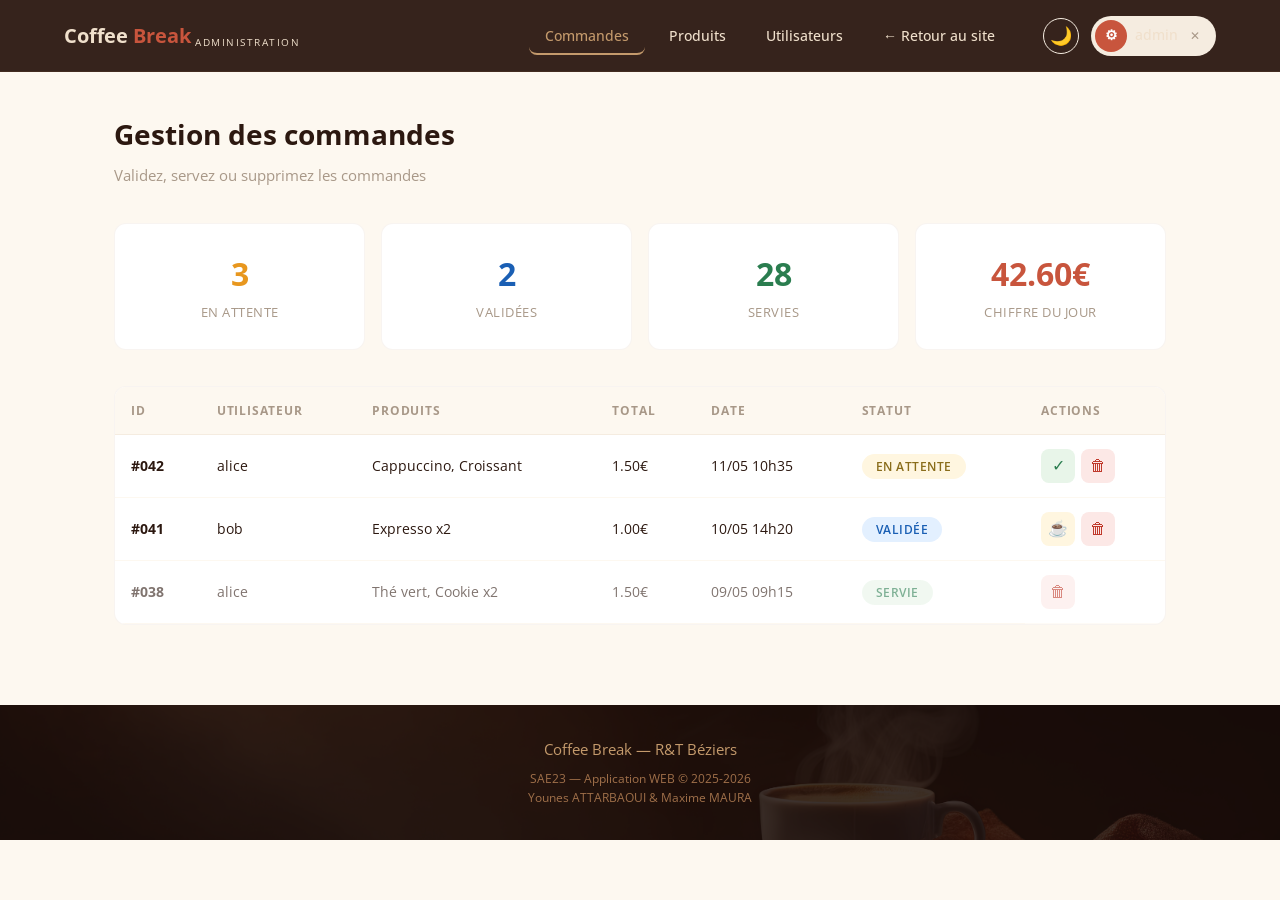
==== admin.html @ 0eab0ee2 "SAE23 Coffee Break - frontend complet + auth + API produits + dark mode" ====
<!DOCTYPE html>
<html lang="fr">

<head>
    <meta charset="UTF-8">
    <meta name="viewport" content="width=device-width, initial-scale=1.0">
    <title>Administration — Coffee Break</title>
    <link rel="stylesheet" href="style.css">
    <link rel="preconnect" href="https://fonts.googleapis.com">
    <link href="https://fonts.googleapis.com/css2?family=Open+Sans:wght@300;400;500;600;700&display=swap"
        rel="stylesheet">
</head>

<body>

    <nav class="navbar navbar-admin">
        <div class="nav-container">
            <a href="index.html" class="logo">
                <span class="logo-text">Coffee <span class="logo-accent">Break</span></span>
                <span class="logo-sub">Administration</span>
            </a>
            <ul class="nav-links">
                <li><a href="#" class="active" onclick="showTab('commandes')">Commandes</a></li>
                <li><a href="#" onclick="showTab('produits')">Produits</a></li>
                <li><a href="#" onclick="showTab('users')">Utilisateurs</a></li>
                <li><a href="index.html">&#8592; Retour au site</a></li>
            </ul>
            <div class="nav-right">
                <button id="themeToggle" class="theme-toggle" onclick="toggleTheme()">🌙</button>
                <div class="user-badge">
                    <span class="user-avatar admin-avatar">&#9881;</span>
                    <span class="user-name">admin</span>
                    <a href="login.html" class="btn-logout" title="Déconnexion">&#x2715;</a>
                </div>
            </div>
        </div>
    </nav>

    <main class="page-content admin-page">
        <div id="tab-commandes" class="admin-tab">
            <div class="page-header">
                <h1>Gestion des commandes</h1>
                <p>Validez, servez ou supprimez les commandes</p>
            </div>
            <div class="admin-stats">
                <div class="admin-stat-card stat-pending"><span class="admin-stat-number">3</span><span
                        class="admin-stat-label">En attente</span></div>
                <div class="admin-stat-card stat-validated"><span class="admin-stat-number">2</span><span
                        class="admin-stat-label">Validées</span></div>
                <div class="admin-stat-card stat-served"><span class="admin-stat-number">28</span><span
                        class="admin-stat-label">Servies</span></div>
                <div class="admin-stat-card stat-total"><span class="admin-stat-number">42.60€</span><span
                        class="admin-stat-label">Chiffre du jour</span></div>
            </div>
            <div class="admin-table-wrapper">
                <table class="admin-table">
                    <thead>
                        <tr>
                            <th>ID</th>
                            <th>Utilisateur</th>
                            <th>Produits</th>
                            <th>Total</th>
                            <th>Date</th>
                            <th>Statut</th>
                            <th>Actions</th>
                        </tr>
                    </thead>
                    <tbody>
                        <tr>
                            <td><strong>#042</strong></td>
                            <td>alice</td>
                            <td>Cappuccino, Croissant</td>
                            <td>1.50€</td>
                            <td>11/05 10h35</td>
                            <td><span class="order-status status-pending">En attente</span></td>
                            <td class="actions-cell"><button class="btn-action btn-validate"
                                    title="Valider">&#10003;</button><button class="btn-action btn-delete"
                                    title="Supprimer">&#128465;</button></td>
                        </tr>
                        <tr>
                            <td><strong>#041</strong></td>
                            <td>bob</td>
                            <td>Expresso x2</td>
                            <td>1.00€</td>
                            <td>10/05 14h20</td>
                            <td><span class="order-status status-validated">Validée</span></td>
                            <td class="actions-cell"><button class="btn-action btn-serve"
                                    title="Servir">&#9749;</button><button class="btn-action btn-delete"
                                    title="Supprimer">&#128465;</button></td>
                        </tr>
                        <tr class="row-served">
                            <td><strong>#038</strong></td>
                            <td>alice</td>
                            <td>Thé vert, Cookie x2</td>
                            <td>1.50€</td>
                            <td>09/05 09h15</td>
                            <td><span class="order-status status-served">Servie</span></td>
                            <td class="actions-cell"><button class="btn-action btn-delete"
                                    title="Supprimer">&#128465;</button></td>
                        </tr>
                    </tbody>
                </table>
            </div>
        </div>

        <div id="tab-produits" class="admin-tab" style="display:none;">
            <div class="page-header">
                <h1>Gestion des produits</h1>
                <p>Ajoutez, modifiez ou supprimez des articles</p>
            </div>
            <button class="btn-primary" onclick="showProductForm()" style="margin-bottom:20px;">+ Ajouter un
                produit</button>
            <div id="productForm" class="admin-form" style="display:none;">
                <h3 id="productFormTitle">Nouveau produit</h3>
                <div class="form-row">
                    <div class="form-group"><label>Nom</label><input type="text" id="prod-nom"
                            placeholder="Ex: Café Expresso"></div>
                    <div class="form-group"><label>Prix (€)</label><input type="number" id="prod-prix" step="0.10"
                            min="0" placeholder="0.50"></div>
                </div>
                <div class="form-row">
                    <div class="form-group"><label>Catégorie</label><select id="prod-cat">
                            <option>Boissons chaudes</option>
                            <option>Boissons fraîches</option>
                            <option>Viennoiseries</option>
                            <option>Pâtisseries</option>
                            <option>Salé</option>
                        </select></div>
                    <div class="form-group"><label>Stock</label><input type="number" id="prod-stock" min="0"
                            placeholder="50"></div>
                </div>
                <div class="form-group"><label>Description</label><input type="text" id="prod-desc"
                        placeholder="Description courte"></div>
                <div class="form-group"><label>URL image</label><input type="text" id="prod-img"
                        placeholder="https://..."></div>
                <div class="form-actions"><button class="btn-primary"
                        onclick="saveProduct()">Enregistrer</button><button class="btn-cancel"
                        onclick="hideProductForm()">Annuler</button></div>
            </div>
            <div class="admin-table-wrapper">
                <table class="admin-table" id="produitsTable">
                    <thead>
                        <tr>
                            <th>ID</th>
                            <th>Image</th>
                            <th>Nom</th>
                            <th>Catégorie</th>
                            <th>Prix</th>
                            <th>Stock</th>
                            <th>Actions</th>
                        </tr>
                    </thead>
                    <tbody id="produitsBody"></tbody>
                </table>
            </div>
        </div>

        <div id="tab-users" class="admin-tab" style="display:none;">
            <div class="page-header">
                <h1>Gestion des utilisateurs</h1>
                <p>Consultez et gérez les comptes</p>
            </div>
            <div class="admin-table-wrapper">
                <table class="admin-table">
                    <thead>
                        <tr>
                            <th>ID</th>
                            <th>Utilisateur</th>
                            <th>Email</th>
                            <th>Rôle</th>
                            <th>Points</th>
                            <th>Actions</th>
                        </tr>
                    </thead>
                    <tbody>
                        <tr>
                            <td>1</td>
                            <td>admin</td>
                            <td>admin@rt-coffee.fr</td>
                            <td><span class="badge-admin">Admin</span></td>
                            <td>—</td>
                            <td class="actions-cell">—</td>
                        </tr>
                        <tr>
                            <td>2</td>
                            <td>alice</td>
                            <td>alice@etudiant.fr</td>
                            <td>Utilisateur</td>
                            <td>7</td>
                            <td class="actions-cell"><button class="btn-action btn-validate"
                                    title="Modifier">&#9998;</button><button class="btn-action btn-delete"
                                    title="Supprimer">&#128465;</button></td>
                        </tr>
                        <tr>
                            <td>3</td>
                            <td>bob</td>
                            <td>bob@etudiant.fr</td>
                            <td>Utilisateur</td>
                            <td>3</td>
                            <td class="actions-cell"><button class="btn-action btn-validate"
                                    title="Modifier">&#9998;</button><button class="btn-action btn-delete"
                                    title="Supprimer">&#128465;</button></td>
                        </tr>
                    </tbody>
                </table>
            </div>
        </div>
    </main>

    <footer class="footer">
        <div class="footer-content">
            <div class="footer-brand"><span>Coffee Break — R&T Béziers</span></div>
            <p class="footer-copy">SAE23 — Application WEB &copy; 2025-2026<br>Younes ATTARBAOUI &amp; Maxime MAURA</p>
        </div>
    </footer>

    <script src="script.js"></script>
    <script>
        function showTab(name) {
            document.querySelectorAll('.admin-tab').forEach(function (t) { t.style.display = 'none'; });
            document.getElementById('tab-' + name).style.display = 'block';
            document.querySelectorAll('.nav-links a').forEach(function (a) { a.classList.remove('active'); });
            event.target.classList.add('active');
            if (name === 'produits') loadProduitsAdmin();
        }
        function showProductForm() { document.getElementById('productForm').style.display = 'block'; }
        function hideProductForm() { document.getElementById('productForm').style.display = 'none'; }
        function saveProduct() { hideProductForm(); alert('Produit enregistré (simulation)'); }
        function loadProduitsAdmin() {
            fetch('api-produits.php')
                .then(function (r) { return r.json(); })
                .then(function (data) {
                    var body = document.getElementById('produitsBody');
                    body.innerHTML = data.produits.map(function (p) {
                        return '<tr><td>' + p.id + '</td><td><img src="' + p.image + '" style="width:50px;height:35px;object-fit:cover;border-radius:4px;" onerror="this.style.display=\'none\'"></td><td><strong>' + p.nom + '</strong></td><td>' + p.categorie + '</td><td>' + p.prix.toFixed(2) + '€</td><td>' + p.stock + '</td><td class="actions-cell"><button class="btn-action btn-validate" title="Modifier">&#9998;</button><button class="btn-action btn-delete" title="Supprimer">&#128465;</button></td></tr>';
                    }).join('');
                });
        }
    </script>
</body>

</html>
---- style.css ----
/* =============================================
   R&T Coffee Break — Style principal
   SAE23 — IUT de Béziers
   Police : Open Sans
   ============================================= */

:root {
    --coffee-900: #1a0e0a;
    --coffee-800: #2c1810;
    --coffee-700: #3c2415;
    --coffee-600: #5c3a20;
    --coffee-500: #7a4f2e;
    --coffee-400: #a0704a;
    --coffee-300: #c49a6c;
    --coffee-200: #dfc09e;
    --coffee-100: #f0e0cc;
    --coffee-50: #faf4ec;
    --cream: #fdf8f0;
    --cream-dark: #f5ece0;
    --accent: #c8553d;
    --accent-hover: #b04530;
    --accent-light: #f8e8e4;
    --green: #2a7d4f;
    --green-light: #e8f5e9;
    --amber: #e8971e;
    --amber-light: #fff6e0;
    --red: #c0392b;
    --red-light: #fce8e6;
    --text: #2c1810;
    --text-light: #7a6b60;
    --text-muted: #a89888;
    --radius: 12px;
    --radius-sm: 8px;
    --radius-lg: 20px;
    --shadow: 0 2px 20px rgba(44, 24, 16, 0.08);
    --shadow-lg: 0 8px 40px rgba(44, 24, 16, 0.12);
    --font: 'Open Sans', -apple-system, Helvetica, Arial, sans-serif;
    --nav-height: 72px;
}

/* --- DARK MODE --- */
[data-theme="dark"] {
    --cream: #1a1a1a;
    --cream-dark: #2a2a2a;
    --coffee-50: #e0e0e0;
    --text: #e0d5cc;
    --text-light: #b0a090;
    --text-muted: #8a7a6a;
    --shadow: 0 2px 20px rgba(0, 0, 0, 0.3);
    --shadow-lg: 0 8px 40px rgba(0, 0, 0, 0.4);
}

[data-theme="dark"] .navbar {
    background: rgba(26, 26, 26, 0.95);
    border-bottom-color: #333;
}

[data-theme="dark"] .product-card,
[data-theme="dark"] .order-card,
[data-theme="dark"] .admin-stat-card,
[data-theme="dark"] .admin-table-wrapper,
[data-theme="dark"] .admin-form,
[data-theme="dark"] .rule-card,
[data-theme="dark"] .history-list,
[data-theme="dark"] .modal-content {
    background: #2a2a2a;
    border-color: #3a3a3a;
}

[data-theme="dark"] .option-check {
    background: #333;
    border-color: transparent;
}

[data-theme="dark"] .option-check:hover {
    background: #3a3a3a;
}

[data-theme="dark"] .stats-bar {
    background: #222;
    border-color: #333;
}

[data-theme="dark"] .filter-btn {
    background: #2a2a2a;
    border-color: #3a3a3a;
    color: var(--text-light);
}

[data-theme="dark"] .filter-btn.active {
    background: var(--coffee-300);
    color: #1a1a1a;
    border-color: var(--coffee-300);
}

[data-theme="dark"] .form-group input,
[data-theme="dark"] .admin-form select {
    background: #333;
    border-color: #444;
    color: #e0d5cc;
}

[data-theme="dark"] .admin-table th {
    background: #222;
}

[data-theme="dark"] .admin-table td {
    border-color: #333;
}

[data-theme="dark"] .order-footer,
[data-theme="dark"] .modal-total {
    background: #222;
}

[data-theme="dark"] .order-header {
    border-color: #333;
}

[data-theme="dark"] .login-form-side {
    background: #1a1a1a;
}

[data-theme="dark"] .login-card h1,
[data-theme="dark"] .page-header h1,
[data-theme="dark"] .section-header h2,
[data-theme="dark"] .fidelite-history h2 {
    color: #e0d5cc;
}

[data-theme="dark"] .dose-slider {
    background: #444;
}

[data-theme="dark"] .qty-control button {
    border-color: #444;
    color: #e0d5cc;
}

[data-theme="dark"] .captcha-question {
    background: #333;
    color: var(--coffee-300);
}

/* --- THEME TOGGLE BUTTON --- */
.theme-toggle {
    background: none;
    border: 1.5px solid var(--cream-dark);
    border-radius: 50%;
    width: 36px;
    height: 36px;
    font-size: 18px;
    cursor: pointer;
    transition: all 0.2s;
    display: flex;
    align-items: center;
    justify-content: center;
}

.theme-toggle:hover {
    background: var(--cream-dark);
}

[data-theme="dark"] .theme-toggle {
    border-color: #444;
}

[data-theme="dark"] .theme-toggle:hover {
    background: #333;
}

/* --- RESET --- */
*,
*::before,
*::after {
    box-sizing: border-box;
    margin: 0;
    padding: 0;
}

html {
    scroll-behavior: smooth;
}

body {
    font-family: var(--font);
    background: var(--cream);
    color: var(--text);
    line-height: 1.6;
    -webkit-font-smoothing: antialiased;
}

a {
    color: var(--accent);
    text-decoration: none;
    transition: color 0.2s;
}

a:hover {
    color: var(--accent-hover);
}

img {
    max-width: 100%;
    display: block;
}

/* --- NAVBAR --- */
.navbar {
    position: fixed;
    top: 0;
    left: 0;
    right: 0;
    height: var(--nav-height);
    background: rgba(253, 248, 240, 0.92);
    backdrop-filter: blur(20px);
    border-bottom: 1px solid rgba(160, 112, 74, 0.12);
    z-index: 1000;
}

.navbar.scrolled {
    box-shadow: var(--shadow);
}

.navbar-admin {
    background: rgba(44, 24, 16, 0.95);
}

.navbar-admin .logo-text,
.navbar-admin .logo-sub,
.navbar-admin .nav-links a,
.navbar-admin .user-name {
    color: var(--coffee-100);
}

.navbar-admin .nav-links a.active {
    color: var(--coffee-300);
    border-color: var(--coffee-300);
}

.nav-container {
    max-width: 1200px;
    margin: 0 auto;
    padding: 0 24px;
    height: 100%;
    display: flex;
    align-items: center;
    gap: 32px;
}

.logo {
    display: flex;
    align-items: center;
    gap: 8px;
    text-decoration: none;
    flex-shrink: 0;
}

.logo-text {
    font-size: 20px;
    font-weight: 700;
    color: var(--text);
}

.logo-accent {
    color: var(--accent);
}

.logo-sub {
    font-size: 10px;
    text-transform: uppercase;
    letter-spacing: 1.5px;
    color: var(--text-muted);
    margin-left: -4px;
    align-self: flex-end;
    margin-bottom: 2px;
}

.nav-links {
    list-style: none;
    display: flex;
    gap: 8px;
    margin-left: auto;
}

.nav-links a {
    padding: 8px 16px;
    border-radius: var(--radius-sm);
    color: var(--text-light);
    font-weight: 500;
    font-size: 14px;
    transition: all 0.2s;
    border-bottom: 2px solid transparent;
}

.nav-links a:hover {
    color: var(--text);
    background: var(--cream-dark);
}

.nav-links a.active {
    color: var(--accent);
    border-bottom-color: var(--accent);
}

.nav-right {
    display: flex;
    align-items: center;
    gap: 12px;
}

.btn-login {
    padding: 8px 20px;
    background: var(--accent);
    color: white;
    border-radius: var(--radius-sm);
    font-weight: 600;
    font-size: 14px;
    transition: all 0.2s;
}

.btn-login:hover {
    background: var(--accent-hover);
    color: white;
    transform: translateY(-1px);
}

.user-badge {
    display: flex;
    align-items: center;
    gap: 8px;
    padding: 4px 12px 4px 4px;
    background: var(--cream-dark);
    border-radius: 50px;
}

.user-avatar {
    width: 32px;
    height: 32px;
    border-radius: 50%;
    background: var(--coffee-300);
    color: white;
    display: flex;
    align-items: center;
    justify-content: center;
    font-size: 14px;
    font-weight: 600;
}

.admin-avatar {
    background: var(--accent);
}

.user-name {
    font-size: 14px;
    font-weight: 500;
    color: var(--text);
}

.btn-logout {
    color: var(--text-muted);
    font-size: 12px;
    padding: 4px;
}

.btn-logout:hover {
    color: var(--red);
}

.nav-burger {
    display: none;
    flex-direction: column;
    gap: 5px;
    background: none;
    border: none;
    cursor: pointer;
    padding: 8px;
}

.nav-burger span {
    width: 22px;
    height: 2px;
    background: var(--text);
    border-radius: 2px;
}

/* --- HERO --- */
.hero {
    margin-top: var(--nav-height);
    height: 480px;
    background: var(--coffee-800) url('assets/iut-beziers.jpg') center/cover;
    position: relative;
    display: flex;
    align-items: center;
    justify-content: center;
    text-align: center;
    overflow: hidden;
}

.hero::before {
    content: '';
    position: absolute;
    inset: 0;
    background: rgba(26, 14, 10, 0.7);
}

.hero-overlay {
    position: absolute;
    inset: 0;
}

.hero-content {
    position: relative;
    z-index: 1;
    padding: 24px;
}

.hero-tag {
    font-size: 12px;
    text-transform: uppercase;
    letter-spacing: 3px;
    color: var(--coffee-300);
    margin-bottom: 20px;
}

.hero-title {
    font-size: clamp(32px, 6vw, 54px);
    font-weight: 700;
    color: var(--coffee-50);
    line-height: 1.15;
    margin-bottom: 16px;
}

.hero-title em {
    color: var(--coffee-300);
    font-style: italic;
}

.hero-desc {
    font-size: 16px;
    color: var(--coffee-200);
    margin-bottom: 32px;
    line-height: 1.7;
}

/* --- BUTTONS --- */
.btn-primary {
    display: inline-block;
    padding: 14px 32px;
    background: var(--accent);
    color: white;
    border: none;
    border-radius: var(--radius-sm);
    font-family: var(--font);
    font-size: 15px;
    font-weight: 600;
    cursor: pointer;
    transition: all 0.25s;
}

.btn-primary:hover {
    background: var(--accent-hover);
    color: white;
    transform: translateY(-2px);
    box-shadow: 0 6px 20px rgba(200, 85, 61, 0.3);
}

.btn-light {
    background: var(--coffee-50);
    color: var(--accent);
}

.btn-light:hover {
    background: white;
    color: var(--accent-hover);
}

.btn-full {
    width: 100%;
    text-align: center;
}

.btn-disabled {
    font-size: 12px;
    color: var(--text-muted);
    font-weight: 600;
}

/* --- STATS BAR --- */
.stats-bar {
    display: flex;
    justify-content: center;
    align-items: center;
    gap: 40px;
    padding: 28px 24px;
    background: white;
    border-bottom: 1px solid var(--cream-dark);
}

.stat {
    text-align: center;
}

.stat-number {
    display: block;
    font-size: 24px;
    font-weight: 700;
    color: var(--coffee-600);
}

.stat-label {
    font-size: 12px;
    color: var(--text-muted);
    text-transform: uppercase;
    letter-spacing: 1px;
}

.stat-divider {
    width: 1px;
    height: 36px;
    background: var(--cream-dark);
}

/* --- CATALOGUE --- */
.catalogue {
    max-width: 1200px;
    margin: 0 auto;
    padding: 60px 24px 80px;
}

.section-header {
    text-align: center;
    margin-bottom: 40px;
}

.section-header h2 {
    font-size: 28px;
    font-weight: 700;
    margin-bottom: 8px;
}

.section-header p {
    color: var(--text-muted);
    font-size: 16px;
}

.filters {
    display: flex;
    justify-content: center;
    gap: 8px;
    margin-bottom: 40px;
    flex-wrap: wrap;
}

.filter-btn {
    padding: 10px 24px;
    border: 1.5px solid var(--cream-dark);
    background: white;
    border-radius: 50px;
    font-family: var(--font);
    font-size: 14px;
    font-weight: 500;
    color: var(--text-light);
    cursor: pointer;
    transition: all 0.2s;
}

.filter-btn:hover {
    border-color: var(--coffee-300);
    color: var(--text);
}

.filter-btn.active {
    background: var(--coffee-800);
    color: white;
    border-color: var(--coffee-800);
}

/* Product Cards */
.products-grid {
    display: grid;
    grid-template-columns: repeat(auto-fill, minmax(260px, 1fr));
    gap: 24px;
}

.product-card {
    background: white;
    border-radius: var(--radius-lg);
    overflow: hidden;
    display: flex;
    flex-direction: column;
    transition: all 0.3s;
    border: 1px solid rgba(160, 112, 74, 0.08);
}

.product-card:hover {
    transform: translateY(-6px);
    box-shadow: var(--shadow-lg);
}

.product-card.indisponible {
    opacity: 0.55;
}

.product-img-wrap {
    position: relative;
    height: 180px;
    overflow: hidden;
    background: var(--cream-dark);
}

.product-img {
    width: 100%;
    height: 100%;
    object-fit: cover;
}

.badge-categorie {
    position: absolute;
    top: 10px;
    left: 10px;
    padding: 4px 12px;
    background: var(--coffee-800);
    color: var(--coffee-100);
    font-size: 11px;
    font-weight: 600;
    border-radius: 50px;
    text-transform: uppercase;
    letter-spacing: 0.5px;
}

.badge-rupture {
    position: absolute;
    top: 10px;
    right: 10px;
    padding: 4px 12px;
    background: var(--red);
    color: white;
    font-size: 11px;
    font-weight: 700;
    border-radius: 50px;
    text-transform: uppercase;
}

.badge-stock-bas {
    position: absolute;
    bottom: 10px;
    right: 10px;
    padding: 4px 10px;
    background: var(--amber);
    color: white;
    font-size: 11px;
    font-weight: 600;
    border-radius: 50px;
}

.product-info {
    padding: 20px;
    flex: 1;
    display: flex;
    flex-direction: column;
}

.product-info h3 {
    font-size: 18px;
    font-weight: 600;
    margin-bottom: 4px;
}

.product-desc {
    color: var(--text-muted);
    font-size: 13px;
    margin-bottom: 16px;
    font-style: italic;
    flex: 1;
}

.product-footer {
    display: flex;
    align-items: center;
    justify-content: space-between;
}

.product-price {
    font-size: 22px;
    font-weight: 700;
    color: var(--coffee-600);
}

.btn-add {
    padding: 8px 20px;
    background: var(--coffee-800);
    color: white;
    border: none;
    border-radius: var(--radius-sm);
    font-family: var(--font);
    font-size: 13px;
    font-weight: 600;
    cursor: pointer;
    transition: all 0.2s;
}

.btn-add:hover {
    background: var(--accent);
    transform: translateY(-1px);
}

/* --- MODAL --- */
.modal {
    display: none;
    position: fixed;
    inset: 0;
    background: rgba(26, 14, 10, 0.6);
    backdrop-filter: blur(8px);
    z-index: 2000;
    align-items: center;
    justify-content: center;
    padding: 24px;
}

.modal.open {
    display: flex;
}

.modal-content {
    background: white;
    border-radius: var(--radius-lg);
    padding: 36px;
    max-width: 480px;
    width: 100%;
    position: relative;
    box-shadow: var(--shadow-lg);
    animation: modalIn 0.3s ease;
    max-height: 90vh;
    overflow-y: auto;
}

@keyframes modalIn {
    from {
        opacity: 0;
        transform: translateY(20px) scale(0.96);
    }

    to {
        opacity: 1;
        transform: translateY(0) scale(1);
    }
}

.modal-close {
    position: absolute;
    top: 16px;
    right: 16px;
    background: none;
    border: none;
    font-size: 20px;
    color: var(--text-muted);
    cursor: pointer;
    padding: 4px 8px;
    border-radius: var(--radius-sm);
}

.modal-close:hover {
    background: var(--cream-dark);
    color: var(--text);
}

.modal-content h2 {
    font-size: 22px;
    font-weight: 700;
    margin-bottom: 4px;
}

.modal-product {
    color: var(--accent);
    font-weight: 600;
    font-size: 15px;
    margin-bottom: 24px;
}

.modal-form label {
    display: block;
    font-weight: 600;
    font-size: 13px;
    margin-bottom: 10px;
    color: var(--text-light);
}

.options-grid {
    display: flex;
    flex-direction: column;
    gap: 8px;
    margin-bottom: 24px;
}

.option-check {
    display: flex;
    align-items: center;
    gap: 10px;
    padding: 12px 20px;
    background: var(--cream);
    border-radius: var(--radius-sm);
    cursor: pointer;
    transition: background 0.2s;
    border: 1.5px solid transparent;
}

.option-check:hover {
    background: var(--cream-dark);
}

.option-check:has(input:checked) {
    border-color: var(--accent);
    background: var(--accent-light);
}

.option-check input[type="checkbox"] {
    width: 18px;
    height: 18px;
    accent-color: var(--accent);
    cursor: pointer;
    margin: 0;
    vertical-align: middle;
    flex-shrink: 0;
}

.option-label {
    font-size: 14px;
    line-height: 18px;
}

.option-label small {
    color: var(--text-muted);
    margin-left: 4px;
}

/* Curseurs dose */
.slider-group {
    margin-bottom: 20px;
}

.slider-row {
    display: flex;
    align-items: center;
    gap: 12px;
}

.slider-label-left,
.slider-label-right {
    font-size: 11px;
    color: var(--text-muted);
    min-width: 75px;
    white-space: nowrap;
}

.slider-label-right {
    text-align: right;
}

.dose-slider {
    flex: 1;
    -webkit-appearance: none;
    appearance: none;
    height: 6px;
    background: var(--cream-dark);
    border-radius: 50px;
    outline: none;
}

.dose-slider::-webkit-slider-thumb {
    -webkit-appearance: none;
    width: 22px;
    height: 22px;
    background: var(--accent);
    border-radius: 50%;
    cursor: pointer;
    border: 3px solid white;
    box-shadow: 0 2px 6px rgba(0, 0, 0, 0.15);
}

.dose-slider::-moz-range-thumb {
    width: 22px;
    height: 22px;
    background: var(--accent);
    border-radius: 50%;
    cursor: pointer;
    border: 3px solid white;
}

.slider-value {
    text-align: center;
    font-size: 13px;
    font-weight: 600;
    color: var(--accent);
    margin-top: 4px;
}

.qty-control {
    display: flex;
    align-items: center;
    gap: 16px;
    margin-bottom: 24px;
}

.qty-control button {
    width: 36px;
    height: 36px;
    border-radius: 50%;
    border: 1.5px solid var(--cream-dark);
    background: white;
    font-size: 18px;
    cursor: pointer;
    transition: all 0.2s;
    color: var(--text);
}

.qty-control button:hover {
    background: var(--coffee-800);
    color: white;
    border-color: var(--coffee-800);
}

#qtyValue {
    font-size: 20px;
    font-weight: 600;
    min-width: 24px;
    text-align: center;
}

.modal-total {
    padding: 16px;
    background: var(--cream);
    border-radius: var(--radius-sm);
    font-size: 18px;
    font-weight: 600;
    text-align: center;
    margin-bottom: 20px;
}

#modalTotal {
    font-size: 22px;
    font-weight: 700;
    color: var(--accent);
}

.btn-confirm {
    width: 100%;
    text-align: center;
    padding: 16px;
    font-size: 16px;
}

/* --- CTA SECTION --- */
.cta-section {
    background: var(--coffee-800);
    padding: 80px 24px;
    text-align: center;
    position: relative;
}

.cta-section::before {
    content: '';
    position: absolute;
    inset: 0;
    background: rgba(26, 14, 10, 0.75);
}

.cta-content {
    position: relative;
    z-index: 1;
}

.cta-content h2 {
    font-size: 28px;
    font-weight: 700;
    color: var(--coffee-50);
    margin-bottom: 12px;
}

.cta-content p {
    color: var(--coffee-200);
    font-size: 16px;
    margin-bottom: 28px;
    line-height: 1.7;
}

/* --- PAGE CONTENT --- */
.page-content {
    max-width: 800px;
    margin: 0 auto;
    padding: calc(var(--nav-height) + 40px) 24px 80px;
}

.admin-page {
    max-width: 1100px;
}

.page-header {
    margin-bottom: 36px;
}

.page-header h1 {
    font-size: 28px;
    font-weight: 700;
    margin-bottom: 6px;
}

.page-header p {
    color: var(--text-muted);
    font-size: 15px;
}

/* --- ORDER CARDS --- */
.order-card {
    background: white;
    border-radius: var(--radius);
    border: 1px solid rgba(160, 112, 74, 0.1);
    margin-bottom: 16px;
    overflow: hidden;
    transition: box-shadow 0.2s;
}

.order-card:hover {
    box-shadow: var(--shadow);
}

.order-header {
    display: flex;
    justify-content: space-between;
    align-items: center;
    padding: 16px 20px;
    border-bottom: 1px solid var(--cream-dark);
}

.order-id {
    font-weight: 600;
    margin-right: 12px;
}

.order-date {
    font-size: 13px;
    color: var(--text-muted);
}

.order-status {
    padding: 4px 14px;
    border-radius: 50px;
    font-size: 12px;
    font-weight: 600;
    text-transform: uppercase;
    letter-spacing: 0.5px;
}

.status-pending {
    background: var(--amber-light);
    color: #8a6d1b;
}

.status-validated {
    background: #e3f0ff;
    color: #1a5fb4;
}

.status-served {
    background: var(--green-light);
    color: var(--green);
}

.order-body {
    padding: 16px 20px;
}

.order-item {
    display: flex;
    align-items: center;
    gap: 14px;
    padding: 8px 0;
}

.order-item+.order-item {
    border-top: 1px dashed var(--cream-dark);
}

.order-item-emoji {
    font-size: 28px;
    flex-shrink: 0;
}

.order-item div {
    flex: 1;
}

.order-item strong {
    display: block;
    font-size: 15px;
}

.order-item small {
    color: var(--text-muted);
    font-size: 13px;
}

.order-item-qty {
    color: var(--text-muted);
    font-size: 14px;
}

.order-item-price {
    font-weight: 600;
    min-width: 50px;
    text-align: right;
}

.order-footer {
    display: flex;
    justify-content: space-between;
    align-items: center;
    padding: 14px 20px;
    background: var(--cream);
    border-top: 1px solid var(--cream-dark);
}

.order-total {
    font-weight: 600;
    font-size: 15px;
}

.order-info {
    font-size: 13px;
    color: var(--green);
    font-weight: 500;
}

.btn-cancel {
    padding: 6px 18px;
    background: none;
    border: 1.5px solid var(--red);
    color: var(--red);
    border-radius: var(--radius-sm);
    font-family: var(--font);
    font-size: 13px;
    font-weight: 500;
    cursor: pointer;
    transition: all 0.2s;
}

.btn-cancel:hover {
    background: var(--red);
    color: white;
}

/* --- ADMIN --- */
.admin-stats {
    display: grid;
    grid-template-columns: repeat(auto-fit, minmax(200px, 1fr));
    gap: 16px;
    margin-bottom: 36px;
}

.admin-stat-card {
    background: white;
    border-radius: var(--radius);
    padding: 24px;
    text-align: center;
    border: 1px solid rgba(160, 112, 74, 0.08);
}

.admin-stat-number {
    display: block;
    font-size: 32px;
    font-weight: 700;
}

.admin-stat-label {
    font-size: 13px;
    color: var(--text-muted);
    text-transform: uppercase;
    letter-spacing: 0.5px;
}

.stat-pending .admin-stat-number {
    color: var(--amber);
}

.stat-validated .admin-stat-number {
    color: #1a5fb4;
}

.stat-served .admin-stat-number {
    color: var(--green);
}

.stat-total .admin-stat-number {
    color: var(--accent);
}

.admin-table-wrapper {
    background: white;
    border-radius: var(--radius);
    overflow-x: auto;
    border: 1px solid rgba(160, 112, 74, 0.08);
}

.admin-table {
    width: 100%;
    border-collapse: collapse;
}

.admin-table th {
    text-align: left;
    padding: 14px 16px;
    font-size: 12px;
    text-transform: uppercase;
    letter-spacing: 0.8px;
    color: var(--text-muted);
    background: var(--cream);
    border-bottom: 1px solid var(--cream-dark);
}

.admin-table td {
    padding: 14px 16px;
    font-size: 14px;
    border-bottom: 1px solid var(--cream);
}

.admin-table .row-served {
    opacity: 0.6;
}

.actions-cell {
    display: flex;
    gap: 6px;
}

.btn-action {
    width: 34px;
    height: 34px;
    border: none;
    border-radius: var(--radius-sm);
    cursor: pointer;
    font-size: 16px;
    transition: all 0.2s;
    display: flex;
    align-items: center;
    justify-content: center;
}

.btn-validate {
    background: var(--green-light);
    color: var(--green);
}

.btn-validate:hover {
    background: var(--green);
    color: white;
}

.btn-serve {
    background: var(--amber-light);
    color: #8a6d1b;
}

.btn-serve:hover {
    background: var(--amber);
    color: white;
}

.btn-delete {
    background: var(--red-light);
    color: var(--red);
}

.btn-delete:hover {
    background: var(--red);
    color: white;
}

.badge-admin {
    padding: 3px 10px;
    background: var(--accent);
    color: white;
    border-radius: 50px;
    font-size: 11px;
    font-weight: 600;
}

.admin-form {
    background: white;
    border-radius: var(--radius);
    padding: 24px;
    border: 1px solid rgba(160, 112, 74, 0.08);
    margin-bottom: 20px;
}

.admin-form h3 {
    font-size: 18px;
    font-weight: 600;
    margin-bottom: 16px;
}

.form-row {
    display: grid;
    grid-template-columns: 1fr 1fr;
    gap: 16px;
}

.form-actions {
    display: flex;
    gap: 12px;
    margin-top: 16px;
}

.admin-form select {
    width: 100%;
    padding: 12px 16px;
    border: 1.5px solid var(--cream-dark);
    border-radius: var(--radius-sm);
    font-family: var(--font);
    font-size: 15px;
    background: white;
}

/* --- FIDÉLITÉ --- */
.fidelite-card {
    max-width: 500px;
    margin: 0 auto 48px;
}

.fidelite-card-inner {
    background: linear-gradient(135deg, var(--coffee-700), var(--coffee-900));
    border-radius: var(--radius-lg);
    padding: 32px;
    color: var(--coffee-50);
    box-shadow: var(--shadow-lg);
}

.fidelite-card-header {
    display: flex;
    justify-content: space-between;
    font-size: 12px;
    text-transform: uppercase;
    letter-spacing: 1.5px;
    color: var(--coffee-300);
    margin-bottom: 20px;
}

.fidelite-name {
    font-size: 24px;
    font-weight: 600;
    margin-bottom: 16px;
}

.fidelite-points-display {
    display: flex;
    align-items: baseline;
    gap: 8px;
    margin-bottom: 20px;
}

.fidelite-pts-number {
    font-size: 48px;
    font-weight: 700;
    color: var(--coffee-300);
}

.fidelite-pts-label {
    font-size: 16px;
    color: var(--coffee-200);
}

.fidelite-progress {
    margin-bottom: 20px;
}

.fidelite-bar {
    height: 8px;
    background: rgba(255, 255, 255, 0.15);
    border-radius: 50px;
    overflow: hidden;
    margin-bottom: 8px;
}

.fidelite-bar-fill {
    height: 100%;
    background: linear-gradient(90deg, var(--coffee-300), var(--accent));
    border-radius: 50px;
    transition: width 0.6s ease;
}

.fidelite-bar-text {
    font-size: 12px;
    color: var(--coffee-200);
}

.fidelite-stamps {
    display: flex;
    gap: 8px;
    justify-content: center;
    margin-top: 16px;
}

.stamp {
    width: 36px;
    height: 36px;
    border-radius: 50%;
    display: flex;
    align-items: center;
    justify-content: center;
    font-size: 16px;
}

.stamp.filled {
    background: var(--coffee-300);
    color: var(--coffee-900);
}

.stamp.empty {
    background: rgba(255, 255, 255, 0.1);
    color: rgba(255, 255, 255, 0.3);
}

.stamp.gift {
    background: var(--accent);
    color: white;
    font-size: 18px;
}

.fidelite-rules {
    display: grid;
    grid-template-columns: repeat(4, 1fr);
    gap: 16px;
    margin-bottom: 48px;
}

.rule-card {
    text-align: center;
    padding: 24px 16px;
    background: white;
    border-radius: var(--radius);
    border: 1px solid rgba(160, 112, 74, 0.08);
}

.rule-icon {
    font-size: 28px;
    display: block;
    margin-bottom: 8px;
}

.rule-card h3 {
    font-size: 15px;
    font-weight: 600;
    margin-bottom: 4px;
}

.rule-card p {
    font-size: 12px;
    color: var(--text-muted);
}

.fidelite-history h2 {
    font-size: 20px;
    font-weight: 700;
    margin-bottom: 16px;
}

.history-list {
    background: white;
    border-radius: var(--radius);
    overflow: hidden;
    border: 1px solid rgba(160, 112, 74, 0.08);
}

.history-item {
    display: flex;
    align-items: center;
    gap: 16px;
    padding: 14px 20px;
}

.history-item+.history-item {
    border-top: 1px solid var(--cream);
}

.history-date {
    font-size: 13px;
    color: var(--text-muted);
    min-width: 90px;
}

.history-desc {
    flex: 1;
    font-size: 14px;
}

.history-pts {
    font-weight: 700;
    font-size: 15px;
    min-width: 40px;
    text-align: right;
}

.history-pts.positive {
    color: var(--green);
}

.history-pts.negative {
    color: var(--red);
}

/* --- LOGIN / REGISTER --- */
.page-login {
    background: var(--cream);
}

.login-wrapper {
    display: flex;
    min-height: 100vh;
    padding-top: var(--nav-height);
}

.login-visual {
    flex: 1;
    background: var(--coffee-800) url('assets/coffee-pause.jpg') center/cover;
    display: flex;
    align-items: center;
    justify-content: center;
    padding: 60px;
    position: relative;
    overflow: hidden;
}

.login-visual::before {
    content: '';
    position: absolute;
    inset: 0;
    background: rgba(26, 14, 10, 0.7);
}

.login-visual-content {
    position: relative;
    z-index: 1;
    color: var(--coffee-50);
}

.login-visual-content h2 {
    font-size: 32px;
    line-height: 1.2;
    margin-bottom: 16px;
    font-weight: 700;
}

.login-visual-content em {
    color: var(--coffee-300);
}

.login-visual-content p {
    color: var(--coffee-200);
    font-size: 16px;
    margin-bottom: 32px;
}

.login-features {
    display: flex;
    flex-direction: column;
    gap: 12px;
}

.login-feature {
    display: flex;
    align-items: center;
    gap: 10px;
    padding: 10px 16px;
    background: rgba(255, 255, 255, 0.06);
    border-radius: var(--radius-sm);
    font-size: 14px;
    color: var(--coffee-100);
}

.login-feature span {
    font-size: 20px;
}

.login-form-side {
    flex: 1;
    display: flex;
    align-items: center;
    justify-content: center;
    padding: 60px 40px;
}

.login-card {
    width: 100%;
    max-width: 400px;
}

.login-card h1 {
    font-size: 26px;
    font-weight: 700;
    margin-bottom: 8px;
}

.login-subtitle {
    color: var(--text-muted);
    font-size: 14px;
    margin-bottom: 28px;
}

.form-group {
    margin-bottom: 20px;
}

.form-group label {
    display: block;
    font-size: 13px;
    font-weight: 600;
    color: var(--text-light);
    margin-bottom: 6px;
}

.form-group input[type="text"],
.form-group input[type="password"],
.form-group input[type="email"],
.form-group input[type="number"] {
    width: 100%;
    padding: 12px 16px;
    border: 1.5px solid var(--cream-dark);
    border-radius: var(--radius-sm);
    font-family: var(--font);
    font-size: 15px;
    transition: border-color 0.2s;
    background: white;
    color: var(--text);
}

.form-group input:focus {
    outline: none;
    border-color: var(--accent);
    box-shadow: 0 0 0 3px rgba(200, 85, 61, 0.1);
}

.input-password {
    position: relative;
}

.toggle-pass {
    position: absolute;
    right: 12px;
    top: 50%;
    transform: translateY(-50%);
    background: none;
    border: none;
    cursor: pointer;
    font-size: 18px;
    opacity: 0.5;
}

.toggle-pass:hover {
    opacity: 1;
}

.login-footer-text {
    text-align: center;
    margin-top: 20px;
    font-size: 14px;
    color: var(--text-muted);
}

/* Captcha */
.captcha-row {
    display: flex;
    align-items: center;
    gap: 10px;
}

.captcha-question {
    font-size: 20px;
    font-weight: 700;
    color: var(--coffee-600);
    min-width: 90px;
    background: var(--cream);
    padding: 10px 16px;
    border-radius: var(--radius-sm);
    text-align: center;
}

.captcha-input {
    width: 80px !important;
    text-align: center;
    font-size: 18px !important;
    font-weight: 600 !important;
}

.captcha-refresh {
    background: none;
    border: 1.5px solid var(--cream-dark);
    border-radius: var(--radius-sm);
    font-size: 20px;
    padding: 8px 12px;
    cursor: pointer;
    transition: all 0.2s;
}

.captcha-refresh:hover {
    background: var(--cream-dark);
}

/* Alerts */
.alert {
    padding: 12px 16px;
    border-radius: var(--radius-sm);
    font-size: 14px;
    margin-bottom: 20px;
}

.alert-error {
    background: var(--red-light);
    color: var(--red);
    border: 1px solid rgba(192, 57, 43, 0.15);
}

.alert-success {
    background: var(--green-light);
    color: var(--green);
    border: 1px solid rgba(42, 125, 79, 0.15);
}

@keyframes shake {

    0%,
    100% {
        transform: translateX(0);
    }

    20%,
    60% {
        transform: translateX(-6px);
    }

    40%,
    80% {
        transform: translateX(6px);
    }
}

.shake {
    animation: shake 0.4s ease;
}

@keyframes fadeIn {
    from {
        opacity: 0;
        transform: translateY(-8px);
    }

    to {
        opacity: 1;
        transform: translateY(0);
    }
}

/* --- TOAST --- */
.toast {
    position: fixed;
    bottom: 30px;
    left: 50%;
    transform: translateX(-50%) translateY(80px);
    padding: 14px 28px;
    background: var(--coffee-800);
    color: var(--coffee-50);
    border-radius: var(--radius-sm);
    font-size: 14px;
    font-weight: 500;
    box-shadow: var(--shadow-lg);
    transition: transform 0.4s cubic-bezier(0.34, 1.56, 0.64, 1);
    z-index: 3000;
    pointer-events: none;
}

.toast.show {
    transform: translateX(-50%) translateY(0);
}

/* --- FOOTER --- */
.footer {
    background: var(--coffee-900) url('assets/vecteezy_light-coffee-break-ambiance_28216975.jpg') center/cover;
    position: relative;
    padding: 32px 24px;
    text-align: center;
}

.footer::before {
    content: '';
    position: absolute;
    inset: 0;
    background: rgba(26, 14, 10, 0.85);
}

.footer-content {
    position: relative;
    z-index: 1;
    max-width: 1200px;
    margin: 0 auto;
}

.footer-brand {
    display: flex;
    align-items: center;
    justify-content: center;
    gap: 8px;
    color: var(--coffee-300);
    font-size: 15px;
    margin-bottom: 8px;
}

.footer-copy {
    font-size: 12px;
    color: var(--coffee-400);
    line-height: 1.6;
}

/* --- RESPONSIVE --- */
@media (max-width: 768px) {
    .nav-links {
        display: none;
    }

    .nav-burger {
        display: flex;
    }

    .nav-links.open {
        display: flex;
        flex-direction: column;
        position: absolute;
        top: var(--nav-height);
        left: 0;
        right: 0;
        background: white;
        padding: 16px;
        border-bottom: 1px solid var(--cream-dark);
        box-shadow: var(--shadow);
    }

    .hero {
        height: 400px;
    }

    .stats-bar {
        flex-wrap: wrap;
        gap: 20px;
    }

    .stat-divider {
        display: none;
    }

    .products-grid {
        grid-template-columns: repeat(auto-fill, minmax(220px, 1fr));
        gap: 16px;
    }

    .login-wrapper {
        flex-direction: column;
    }

    .login-visual {
        min-height: 250px;
        padding: 40px 24px;
    }

    .login-form-side {
        padding: 40px 24px;
    }

    .fidelite-rules {
        grid-template-columns: repeat(2, 1fr);
    }

    .form-row {
        grid-template-columns: 1fr;
    }
}

@media (max-width: 480px) {
    .modal-content {
        padding: 24px;
        margin: 16px;
    }

    .fidelite-stamps {
        gap: 4px;
    }

    .stamp {
        width: 30px;
        height: 30px;
        font-size: 14px;
    }

    .fidelite-rules {
        grid-template-columns: 1fr;
    }
}
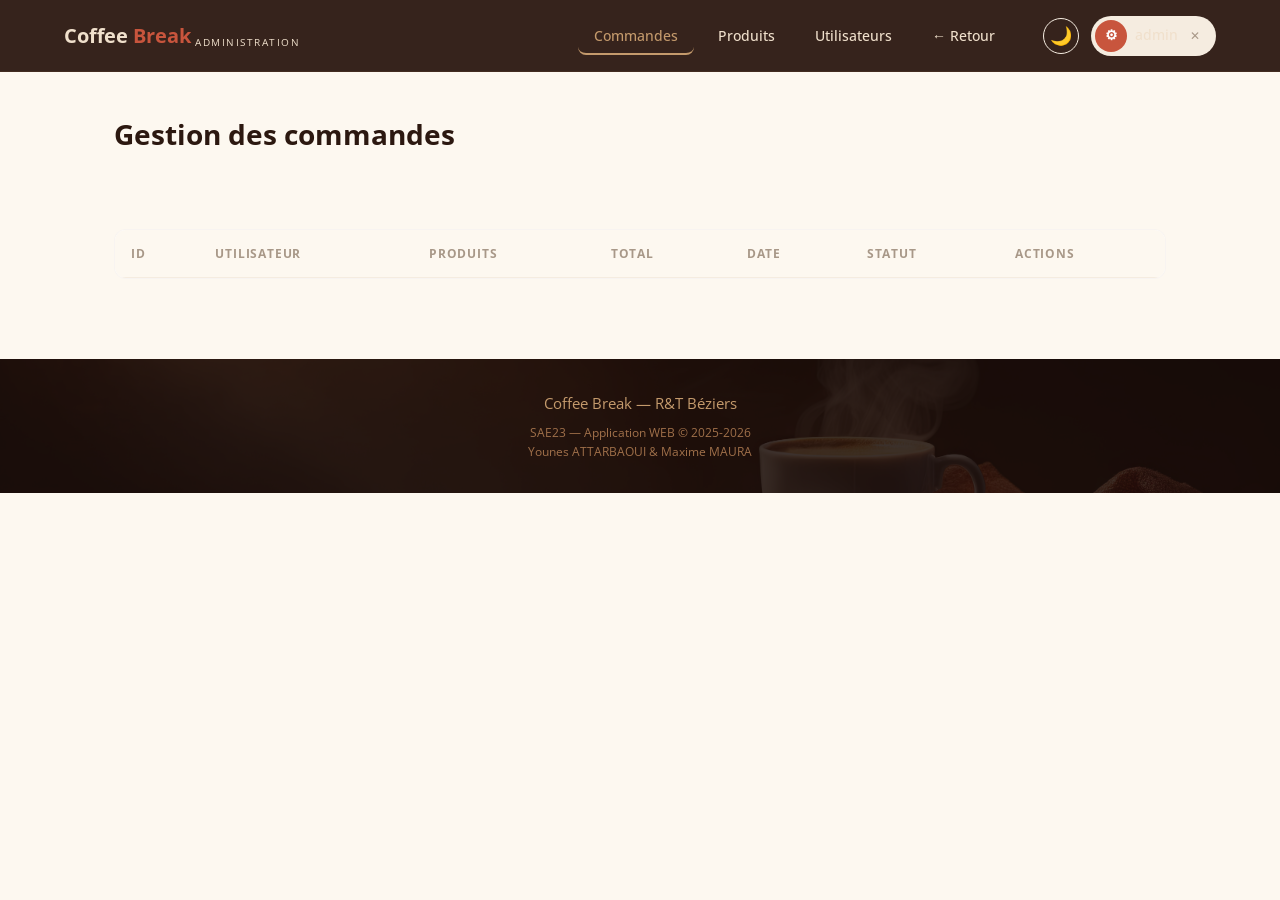
==== commit e289202a: "Admin dynamique - CRUD commandes/produits/utilisateurs" ====
--- a/admin.html
+++ b/admin.html
@@ -23,15 +23,12 @@
                 <li><a href="#" class="active" onclick="showTab('commandes')">Commandes</a></li>
                 <li><a href="#" onclick="showTab('produits')">Produits</a></li>
                 <li><a href="#" onclick="showTab('users')">Utilisateurs</a></li>
-                <li><a href="index.html">&#8592; Retour au site</a></li>
+                <li><a href="index.html">&#8592; Retour</a></li>
             </ul>
             <div class="nav-right">
                 <button id="themeToggle" class="theme-toggle" onclick="toggleTheme()">🌙</button>
-                <div class="user-badge">
-                    <span class="user-avatar admin-avatar">&#9881;</span>
-                    <span class="user-name">admin</span>
-                    <a href="login.html" class="btn-logout" title="Déconnexion">&#x2715;</a>
-                </div>
+                <div class="user-badge"><span class="user-avatar admin-avatar">&#9881;</span><span
+                        class="user-name">admin</span><a href="logout.php" class="btn-logout">&#x2715;</a></div>
             </div>
         </div>
     </nav>
@@ -40,18 +37,8 @@
         <div id="tab-commandes" class="admin-tab">
             <div class="page-header">
                 <h1>Gestion des commandes</h1>
-                <p>Validez, servez ou supprimez les commandes</p>
-            </div>
-            <div class="admin-stats">
-                <div class="admin-stat-card stat-pending"><span class="admin-stat-number">3</span><span
-                        class="admin-stat-label">En attente</span></div>
-                <div class="admin-stat-card stat-validated"><span class="admin-stat-number">2</span><span
-                        class="admin-stat-label">Validées</span></div>
-                <div class="admin-stat-card stat-served"><span class="admin-stat-number">28</span><span
-                        class="admin-stat-label">Servies</span></div>
-                <div class="admin-stat-card stat-total"><span class="admin-stat-number">42.60€</span><span
-                        class="admin-stat-label">Chiffre du jour</span></div>
-            </div>
+            </div>
+            <div class="admin-stats" id="adminStats"></div>
             <div class="admin-table-wrapper">
                 <table class="admin-table">
                     <thead>
@@ -65,40 +52,7 @@
                             <th>Actions</th>
                         </tr>
                     </thead>
-                    <tbody>
-                        <tr>
-                            <td><strong>#042</strong></td>
-                            <td>alice</td>
-                            <td>Cappuccino, Croissant</td>
-                            <td>1.50€</td>
-                            <td>11/05 10h35</td>
-                            <td><span class="order-status status-pending">En attente</span></td>
-                            <td class="actions-cell"><button class="btn-action btn-validate"
-                                    title="Valider">&#10003;</button><button class="btn-action btn-delete"
-                                    title="Supprimer">&#128465;</button></td>
-                        </tr>
-                        <tr>
-                            <td><strong>#041</strong></td>
-                            <td>bob</td>
-                            <td>Expresso x2</td>
-                            <td>1.00€</td>
-                            <td>10/05 14h20</td>
-                            <td><span class="order-status status-validated">Validée</span></td>
-                            <td class="actions-cell"><button class="btn-action btn-serve"
-                                    title="Servir">&#9749;</button><button class="btn-action btn-delete"
-                                    title="Supprimer">&#128465;</button></td>
-                        </tr>
-                        <tr class="row-served">
-                            <td><strong>#038</strong></td>
-                            <td>alice</td>
-                            <td>Thé vert, Cookie x2</td>
-                            <td>1.50€</td>
-                            <td>09/05 09h15</td>
-                            <td><span class="order-status status-served">Servie</span></td>
-                            <td class="actions-cell"><button class="btn-action btn-delete"
-                                    title="Supprimer">&#128465;</button></td>
-                        </tr>
-                    </tbody>
+                    <tbody id="commandesBody"></tbody>
                 </table>
             </div>
         </div>
@@ -106,17 +60,16 @@
         <div id="tab-produits" class="admin-tab" style="display:none;">
             <div class="page-header">
                 <h1>Gestion des produits</h1>
-                <p>Ajoutez, modifiez ou supprimez des articles</p>
             </div>
             <button class="btn-primary" onclick="showProductForm()" style="margin-bottom:20px;">+ Ajouter un
                 produit</button>
             <div id="productForm" class="admin-form" style="display:none;">
                 <h3 id="productFormTitle">Nouveau produit</h3>
+                <input type="hidden" id="prod-id">
                 <div class="form-row">
-                    <div class="form-group"><label>Nom</label><input type="text" id="prod-nom"
-                            placeholder="Ex: Café Expresso"></div>
+                    <div class="form-group"><label>Nom</label><input type="text" id="prod-nom"></div>
                     <div class="form-group"><label>Prix (€)</label><input type="number" id="prod-prix" step="0.10"
-                            min="0" placeholder="0.50"></div>
+                            min="0"></div>
                 </div>
                 <div class="form-row">
                     <div class="form-group"><label>Catégorie</label><select id="prod-cat">
@@ -126,19 +79,16 @@
                             <option>Pâtisseries</option>
                             <option>Salé</option>
                         </select></div>
-                    <div class="form-group"><label>Stock</label><input type="number" id="prod-stock" min="0"
-                            placeholder="50"></div>
+                    <div class="form-group"><label>Stock</label><input type="number" id="prod-stock" min="0"></div>
                 </div>
-                <div class="form-group"><label>Description</label><input type="text" id="prod-desc"
-                        placeholder="Description courte"></div>
-                <div class="form-group"><label>URL image</label><input type="text" id="prod-img"
-                        placeholder="https://..."></div>
+                <div class="form-group"><label>Description</label><input type="text" id="prod-desc"></div>
+                <div class="form-group"><label>URL image</label><input type="text" id="prod-img"></div>
                 <div class="form-actions"><button class="btn-primary"
                         onclick="saveProduct()">Enregistrer</button><button class="btn-cancel"
                         onclick="hideProductForm()">Annuler</button></div>
             </div>
             <div class="admin-table-wrapper">
-                <table class="admin-table" id="produitsTable">
+                <table class="admin-table">
                     <thead>
                         <tr>
                             <th>ID</th>
@@ -158,7 +108,6 @@
         <div id="tab-users" class="admin-tab" style="display:none;">
             <div class="page-header">
                 <h1>Gestion des utilisateurs</h1>
-                <p>Consultez et gérez les comptes</p>
             </div>
             <div class="admin-table-wrapper">
                 <table class="admin-table">
@@ -172,36 +121,7 @@
                             <th>Actions</th>
                         </tr>
                     </thead>
-                    <tbody>
-                        <tr>
-                            <td>1</td>
-                            <td>admin</td>
-                            <td>admin@rt-coffee.fr</td>
-                            <td><span class="badge-admin">Admin</span></td>
-                            <td>—</td>
-                            <td class="actions-cell">—</td>
-                        </tr>
-                        <tr>
-                            <td>2</td>
-                            <td>alice</td>
-                            <td>alice@etudiant.fr</td>
-                            <td>Utilisateur</td>
-                            <td>7</td>
-                            <td class="actions-cell"><button class="btn-action btn-validate"
-                                    title="Modifier">&#9998;</button><button class="btn-action btn-delete"
-                                    title="Supprimer">&#128465;</button></td>
-                        </tr>
-                        <tr>
-                            <td>3</td>
-                            <td>bob</td>
-                            <td>bob@etudiant.fr</td>
-                            <td>Utilisateur</td>
-                            <td>3</td>
-                            <td class="actions-cell"><button class="btn-action btn-validate"
-                                    title="Modifier">&#9998;</button><button class="btn-action btn-delete"
-                                    title="Supprimer">&#128465;</button></td>
-                        </tr>
-                    </tbody>
+                    <tbody id="usersBody"></tbody>
                 </table>
             </div>
         </div>
@@ -221,21 +141,124 @@
             document.getElementById('tab-' + name).style.display = 'block';
             document.querySelectorAll('.nav-links a').forEach(function (a) { a.classList.remove('active'); });
             event.target.classList.add('active');
-            if (name === 'produits') loadProduitsAdmin();
-        }
-        function showProductForm() { document.getElementById('productForm').style.display = 'block'; }
+            if (name === 'commandes') { loadStats(); loadCommandes(); }
+            if (name === 'produits') loadProduits();
+            if (name === 'users') loadUsers();
+        }
+
+        // --- STATS ---
+        function loadStats() {
+            fetch('api-admin.php?action=stats').then(function (r) { return r.json(); }).then(function (d) {
+                document.getElementById('adminStats').innerHTML =
+                    '<div class="admin-stat-card stat-pending"><span class="admin-stat-number">' + d.en_attente + '</span><span class="admin-stat-label">En attente</span></div>' +
+                    '<div class="admin-stat-card stat-validated"><span class="admin-stat-number">' + d.validees + '</span><span class="admin-stat-label">Validées</span></div>' +
+                    '<div class="admin-stat-card stat-served"><span class="admin-stat-number">' + d.servies + '</span><span class="admin-stat-label">Servies</span></div>' +
+                    '<div class="admin-stat-card stat-total"><span class="admin-stat-number">' + d.chiffre_jour.toFixed(2) + '€</span><span class="admin-stat-label">Chiffre du jour</span></div>';
+            });
+        }
+
+        // --- COMMANDES ---
+        function loadCommandes() {
+            fetch('api-admin.php?action=commandes').then(function (r) { return r.json(); }).then(function (d) {
+                document.getElementById('commandesBody').innerHTML = d.commandes.map(function (c) {
+                    var items = c.items.map(function (i) { return i.nom + (i.quantite > 1 ? ' x' + i.quantite : ''); }).join(', ');
+                    var date = new Date(c.date_commande);
+                    var dateStr = date.toLocaleDateString('fr-FR', { day: '2-digit', month: '2-digit' }) + ' ' + date.toLocaleTimeString('fr-FR', { hour: '2-digit', minute: '2-digit' });
+                    var statut = c.statut === 'en_attente' ? '<span class="order-status status-pending">En attente</span>' :
+                        c.statut === 'validee' ? '<span class="order-status status-validated">Validée</span>' :
+                            c.statut === 'servie' ? '<span class="order-status status-served">Servie</span>' :
+                                '<span class="order-status">Annulée</span>';
+                    var actions = '';
+                    if (c.statut === 'en_attente') actions += '<button class="btn-action btn-validate" onclick="adminAction(\'valider_commande\',' + c.id + ')">&#10003;</button>';
+                    if (c.statut === 'validee') actions += '<button class="btn-action btn-serve" onclick="adminAction(\'servir_commande\',' + c.id + ')">&#9749;</button>';
+                    actions += '<button class="btn-action btn-delete" onclick="adminAction(\'supprimer_commande\',' + c.id + ')">&#128465;</button>';
+                    return '<tr><td><strong>#' + String(c.id).padStart(3, '0') + '</strong></td><td>' + c.username + '</td><td>' + items + '</td><td>' + c.total.toFixed(2) + '€</td><td>' + dateStr + '</td><td>' + statut + '</td><td class="actions-cell">' + actions + '</td></tr>';
+                }).join('');
+            });
+        }
+
+        // --- PRODUITS ---
+        function loadProduits() {
+            fetch('api-admin.php?action=produits').then(function (r) { return r.json(); }).then(function (d) {
+                document.getElementById('produitsBody').innerHTML = d.produits.map(function (p) {
+                    return '<tr><td>' + p.id + '</td><td><img src="' + p.image + '" style="width:50px;height:35px;object-fit:cover;border-radius:4px;" onerror="this.style.display=\'none\'"></td><td><strong>' + p.nom + '</strong></td><td>' + p.categorie + '</td><td>' + p.prix.toFixed(2) + '€</td><td>' + p.stock + '</td><td class="actions-cell"><button class="btn-action btn-validate" onclick="editProduct(' + p.id + ',\'' + p.nom.replace(/'/g, "\\'") + '\',' + p.prix + ',\'' + p.categorie + '\',' + p.stock + ',\'' + p.description.replace(/'/g, "\\'") + '\',\'' + p.image + '\')">&#9998;</button><button class="btn-action btn-delete" onclick="adminAction(\'supprimer_produit\',' + p.id + ')">&#128465;</button></td></tr>';
+                }).join('');
+            });
+        }
+
+        // --- UTILISATEURS ---
+        function loadUsers() {
+            fetch('api-admin.php?action=users').then(function (r) { return r.json(); }).then(function (d) {
+                document.getElementById('usersBody').innerHTML = d.users.map(function (u) {
+                    var role = u.role === 'admin' ? '<span class="badge-admin">Admin</span>' : 'Utilisateur';
+                    var actions = u.role === 'admin' ? '—' : '<button class="btn-action btn-delete" onclick="adminAction(\'supprimer_user\',' + u.id + ')">&#128465;</button>';
+                    return '<tr><td>' + u.id + '</td><td>' + u.user + '</td><td>' + u.mail + '</td><td>' + role + '</td><td>' + u.points_fidelite + '</td><td class="actions-cell">' + actions + '</td></tr>';
+                }).join('');
+            });
+        }
+
+        // --- ACTION ADMIN ---
+        function adminAction(action, id) {
+            if (action.indexOf('supprimer') !== -1 && !confirm('Confirmer la suppression ?')) return;
+            fetch('traitement-admin.php', {
+                method: 'POST',
+                headers: { 'Content-Type': 'application/json' },
+                body: JSON.stringify({ action: action, id: id })
+            }).then(function (r) { return r.json(); }).then(function (d) {
+                if (d.succes) { loadStats(); loadCommandes(); loadProduits(); loadUsers(); }
+                else alert(d.erreur || 'Erreur');
+            });
+        }
+
+        // --- FORMULAIRE PRODUIT ---
+        function showProductForm() {
+            document.getElementById('productForm').style.display = 'block';
+            document.getElementById('productFormTitle').textContent = 'Nouveau produit';
+            document.getElementById('prod-id').value = '';
+            document.getElementById('prod-nom').value = '';
+            document.getElementById('prod-prix').value = '';
+            document.getElementById('prod-stock').value = '';
+            document.getElementById('prod-desc').value = '';
+            document.getElementById('prod-img').value = '';
+        }
         function hideProductForm() { document.getElementById('productForm').style.display = 'none'; }
-        function saveProduct() { hideProductForm(); alert('Produit enregistré (simulation)'); }
-        function loadProduitsAdmin() {
-            fetch('api-produits.php')
-                .then(function (r) { return r.json(); })
-                .then(function (data) {
-                    var body = document.getElementById('produitsBody');
-                    body.innerHTML = data.produits.map(function (p) {
-                        return '<tr><td>' + p.id + '</td><td><img src="' + p.image + '" style="width:50px;height:35px;object-fit:cover;border-radius:4px;" onerror="this.style.display=\'none\'"></td><td><strong>' + p.nom + '</strong></td><td>' + p.categorie + '</td><td>' + p.prix.toFixed(2) + '€</td><td>' + p.stock + '</td><td class="actions-cell"><button class="btn-action btn-validate" title="Modifier">&#9998;</button><button class="btn-action btn-delete" title="Supprimer">&#128465;</button></td></tr>';
-                    }).join('');
-                });
-        }
+
+        function editProduct(id, nom, prix, cat, stock, desc, img) {
+            document.getElementById('productForm').style.display = 'block';
+            document.getElementById('productFormTitle').textContent = 'Modifier produit #' + id;
+            document.getElementById('prod-id').value = id;
+            document.getElementById('prod-nom').value = nom;
+            document.getElementById('prod-prix').value = prix;
+            document.getElementById('prod-cat').value = cat;
+            document.getElementById('prod-stock').value = stock;
+            document.getElementById('prod-desc').value = desc;
+            document.getElementById('prod-img').value = img;
+        }
+
+        function saveProduct() {
+            var id = document.getElementById('prod-id').value;
+            var data = {
+                action: id ? 'modifier_produit' : 'ajouter_produit',
+                id: id || null,
+                nom: document.getElementById('prod-nom').value,
+                prix: parseFloat(document.getElementById('prod-prix').value),
+                categorie: document.getElementById('prod-cat').value,
+                stock: parseInt(document.getElementById('prod-stock').value),
+                description: document.getElementById('prod-desc').value,
+                image: document.getElementById('prod-img').value
+            };
+            fetch('traitement-admin.php', {
+                method: 'POST',
+                headers: { 'Content-Type': 'application/json' },
+                body: JSON.stringify(data)
+            }).then(function (r) { return r.json(); }).then(function (d) {
+                if (d.succes) { hideProductForm(); loadProduits(); }
+                else alert(d.erreur || 'Erreur');
+            });
+        }
+
+        // Charger au démarrage
+        document.addEventListener('DOMContentLoaded', function () { loadStats(); loadCommandes(); });
     </script>
 </body>
 
--- a/style.css
+++ b/style.css
@@ -1900,4 +1900,37 @@
     .fidelite-rules {
         grid-template-columns: 1fr;
     }
+}
+
+.search-bar {
+    max-width: 500px;
+    margin: 0 auto 24px;
+}
+
+.search-bar input {
+    width: 100%;
+    padding: 14px 20px;
+    border: 1.5px solid var(--cream-dark);
+    border-radius: 50px;
+    font-family: var(--font);
+    font-size: 15px;
+    background: white;
+    color: var(--text);
+    transition: border-color 0.2s;
+    outline: none;
+}
+
+.search-bar input:focus {
+    border-color: var(--accent);
+    box-shadow: 0 0 0 3px rgba(200, 85, 61, 0.1);
+}
+
+.search-bar input::placeholder {
+    color: var(--text-muted);
+}
+
+[data-theme="dark"] .search-bar input {
+    background: #2a2a2a;
+    border-color: #3a3a3a;
+    color: #e0d5cc;
 }
